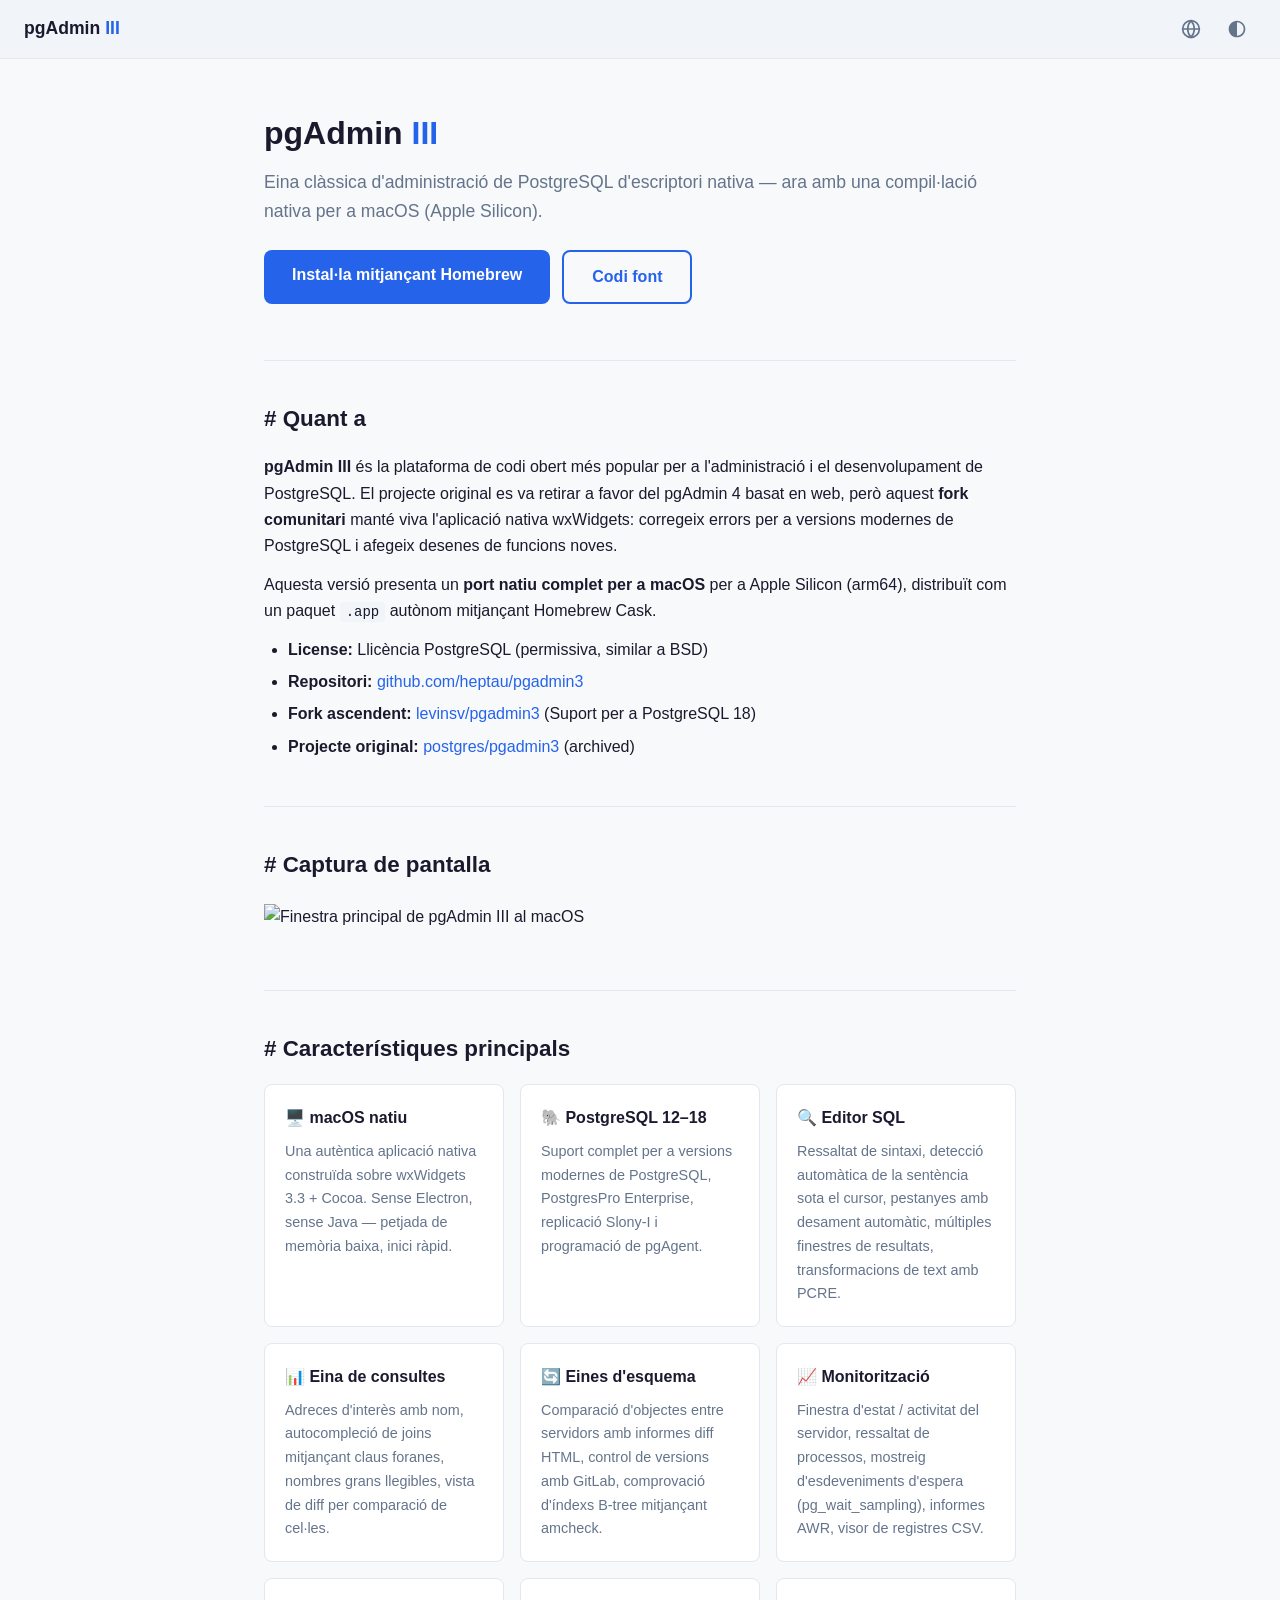
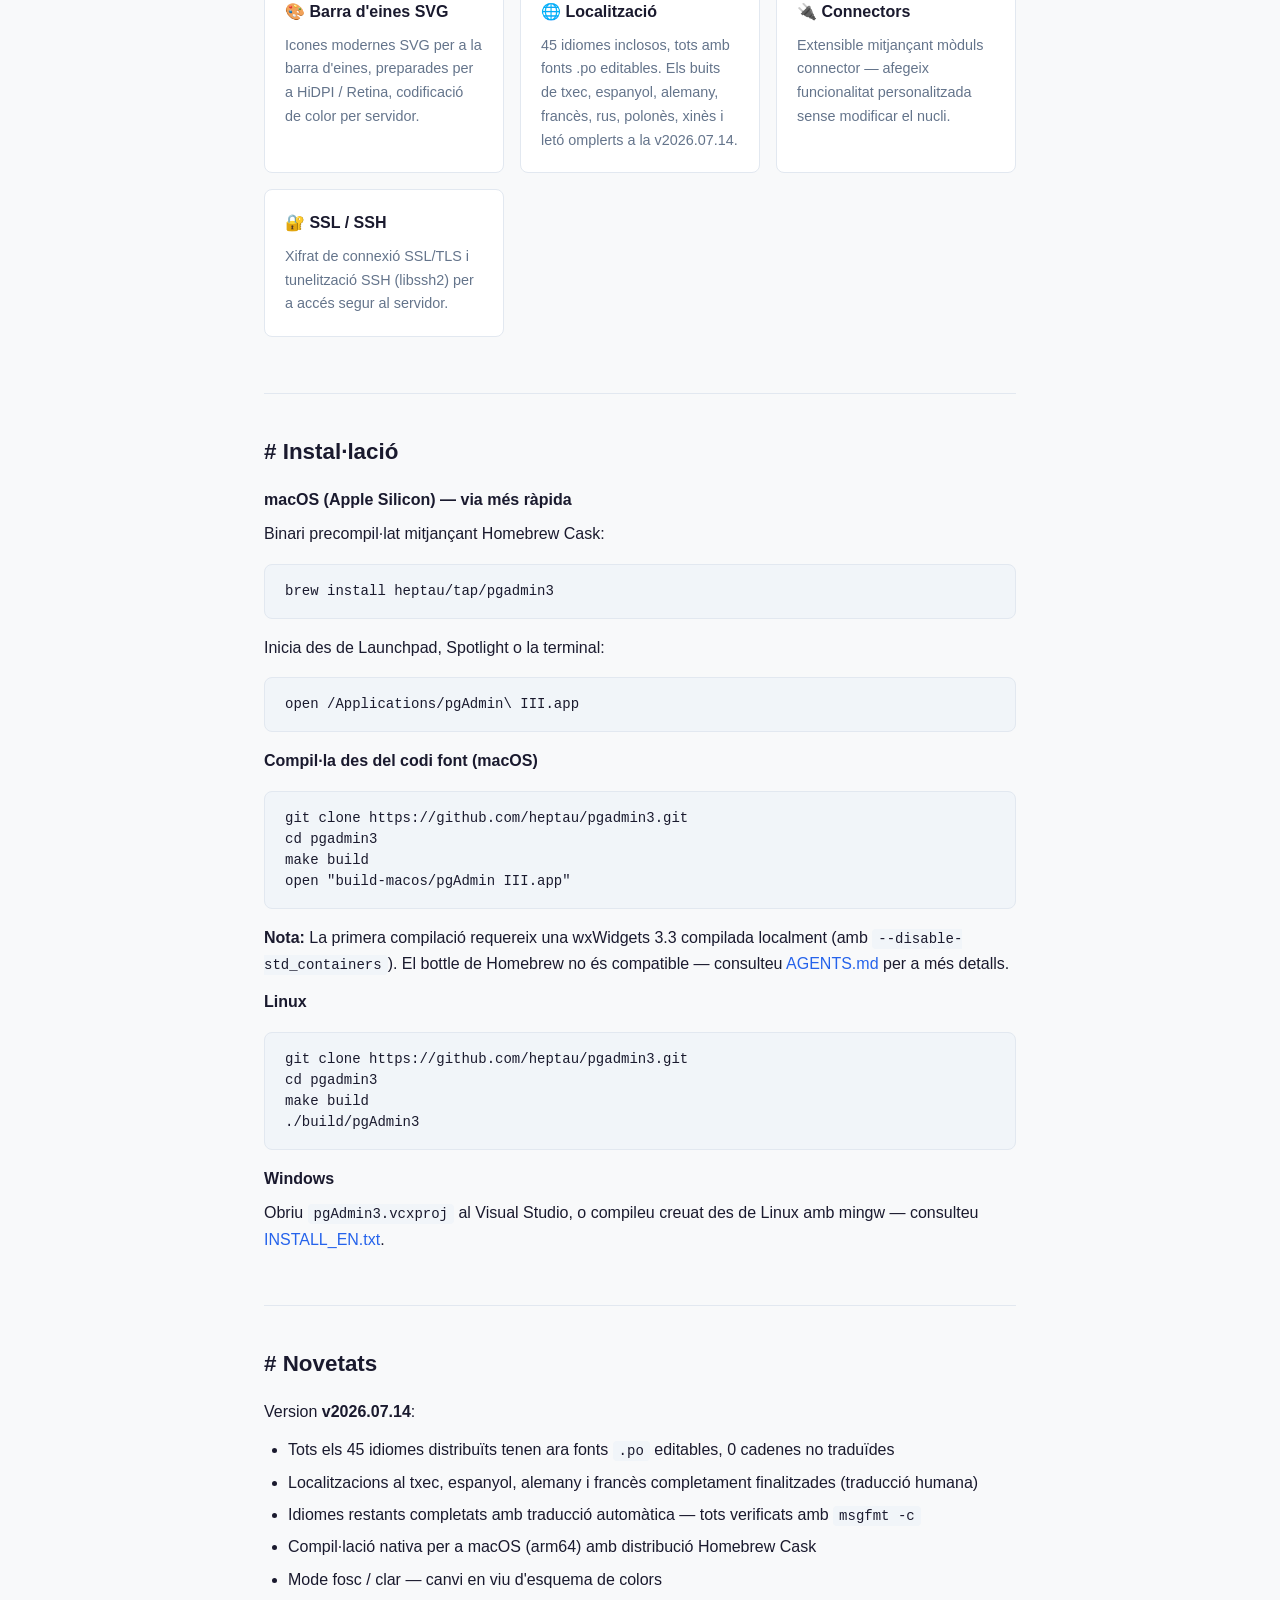
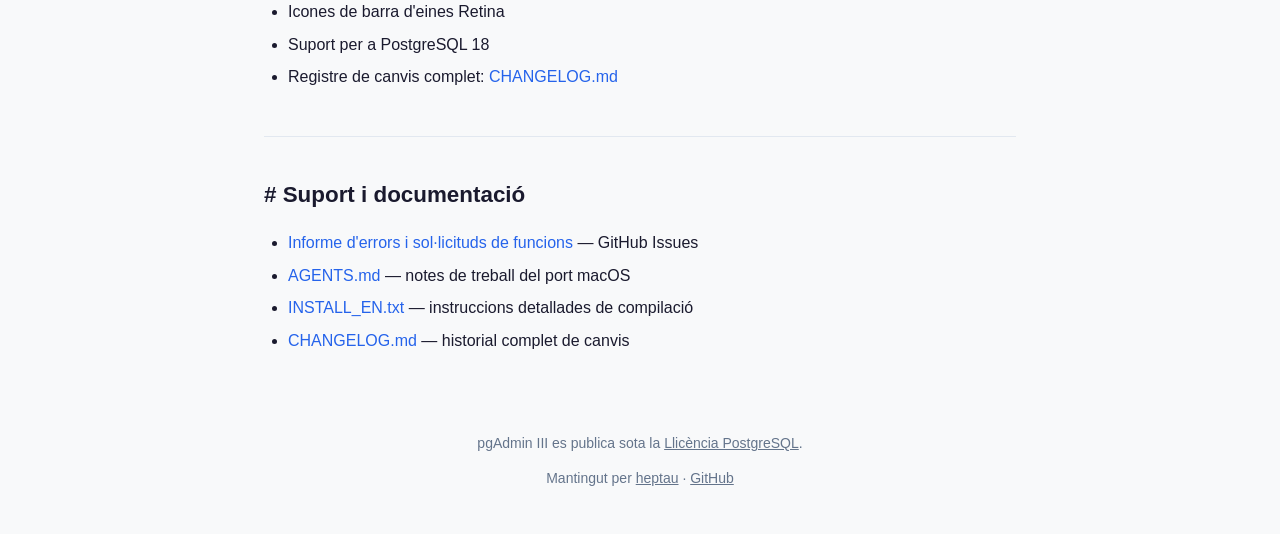
==== docs/ca/index.html @ 6cb1a753 "feat(docs): split website into per-language pages with language/theme switchers Turn the single-page" ====
<!DOCTYPE html>
<html lang="ca" itemscope itemtype="https://schema.org/SoftwareApplication">
<head>
<meta charset="utf-8" />
<meta name="viewport" content="width=device-width, initial-scale=1" />
<title>pgAdmin III — native macOS PostgreSQL admin tool</title>
<meta name="description" content="pgAdmin III — classic native desktop PostgreSQL administration tool. Native macOS (Apple Silicon) build with Homebrew Cask support, dark mode, 45 languages." />
<meta name="keywords" content="pgAdmin3,pgAdmin III,PostgreSQL,admin tool,database manager,macOS,native,Apple Silicon,Homebrew,wxWidgets,open source" />
<meta name="robots" content="index, follow" />
<meta name="author" content="heptau" />
<link rel="canonical" href="https://pgadmin3.80.cz/ca/" />
<link rel="icon" href="../assets/favicon.ico" sizes="any">
<link rel="apple-touch-icon" href="../assets/apple-touch-icon.png">
<link rel="sitemap" type="application/xml" href="https://pgadmin3.80.cz/sitemap.xml" />
<!-- hreflang for all 12 supported languages -->
<link rel="alternate" hreflang="ca" href="https://pgadmin3.80.cz/ca/" />
<link rel="alternate" hreflang="cs" href="https://pgadmin3.80.cz/cs/" />
<link rel="alternate" hreflang="de" href="https://pgadmin3.80.cz/de/" />
<link rel="alternate" hreflang="en" href="https://pgadmin3.80.cz/en/" />
<link rel="alternate" hreflang="es" href="https://pgadmin3.80.cz/es/" />
<link rel="alternate" hreflang="fr" href="https://pgadmin3.80.cz/fr/" />
<link rel="alternate" hreflang="ja" href="https://pgadmin3.80.cz/ja/" />
<link rel="alternate" hreflang="lv" href="https://pgadmin3.80.cz/lv/" />
<link rel="alternate" hreflang="pl" href="https://pgadmin3.80.cz/pl/" />
<link rel="alternate" hreflang="ru" href="https://pgadmin3.80.cz/ru/" />
<link rel="alternate" hreflang="sr" href="https://pgadmin3.80.cz/sr/" />
<link rel="alternate" hreflang="zh" href="https://pgadmin3.80.cz/zh/" />
<link rel="alternate" hreflang="x-default" href="https://pgadmin3.80.cz/" />
<!-- Open Graph -->
<meta property="og:title" content="pgAdmin III — native macOS PostgreSQL admin tool" />
<meta property="og:description" content="Classic native desktop PostgreSQL administration tool. Native macOS (Apple Silicon) build with Homebrew Cask support." />
<meta property="og:type" content="website" />
<meta property="og:url" content="https://pgadmin3.80.cz/ca/" />
<meta property="og:image" content="https://pgadmin3.80.cz/assets/screenshot.png" />
<meta property="og:image:width" content="1200" />
<meta property="og:image:height" content="800" />
<meta property="og:locale" content="ca_ES" />
<meta property="og:site_name" content="pgAdmin III" />
<!-- Twitter Card -->
<meta name="twitter:card" content="summary_large_image" />
<meta name="twitter:title" content="pgAdmin III — native macOS PostgreSQL admin tool" />
<meta name="twitter:description" content="Classic native desktop PostgreSQL administration tool. Native macOS (Apple Silicon) build." />
<meta name="twitter:image" content="https://pgadmin3.80.cz/assets/screenshot.png" />
<!-- Preconnect hints -->
<link rel="preconnect" href="https://github.com" />
<link rel="preconnect" href="https://api.github.com" />
<!-- Structured data for AI agents, search engines, and knowledge graphs -->
<script type="application/ld+json">
{
  "@context": "https://schema.org",
  "@type": "SoftwareApplication",
  "name": "pgAdmin III",
  "alternateName": "pgAdmin3",
  "operatingSystem": "macOS (Apple Silicon arm64), Linux, Windows",
  "applicationCategory": "DatabaseApplication",
  "applicationSubCategory": "PostgreSQL Administration Tool",
  "description": "Classic native desktop PostgreSQL administration and development platform. Community fork of the original pgAdmin III with native macOS port for Apple Silicon.",
  "url": "https://pgadmin3.80.cz/",
  "downloadUrl": "https://github.com/heptau/pgadmin3/releases",
  "softwareHelp": "https://github.com/heptau/pgadmin3/blob/main/AGENTS.md",
  "softwareVersion": "2026.07.14",
  "dateModified": "2026-07-14",
  "license": "https://opensource.org/licenses/postgresql",
  "author": {
    "@type": "Organization",
    "name": "heptau",
    "url": "https://github.com/heptau"
  },
  "offers": {
    "@type": "Offer",
    "price": "0",
    "priceCurrency": "USD"
  },
  "featureList": [
    "Native macOS on Apple Silicon",
    "PostgreSQL 12–18 support",
    "SQL Editor with syntax highlighting",
    "Query Tool with named bookmarks",
    "Cross-server schema comparison",
    "Server monitoring and AWR reports",
    "SVG HiDPI/Retina toolbar",
    "45 languages with editable .po sources",
    "Plugin extensibility",
    "SSL/TLS and SSH tunneling"
  ],
  "screenshot": "https://pgadmin3.80.cz/assets/screenshot.png",
  "memoryRequirements": "64 MB",
  "storageRequirements": "50 MB",
  "releaseNotes": "https://github.com/heptau/pgadmin3/blob/main/CHANGELOG.md"
}
</script>
<link rel="stylesheet" href="../assets/site.css">
<script src="../assets/theme-switcher.js"></script>
</head>
<body>

<header>
  <div class="logo">pgAdmin <span>III</span></div>
  <div class="nav-links">
    <div class="dropdown" data-dropdown="lang">
      <button class="dropdown-trigger" aria-label="Change language" aria-haspopup="true" aria-expanded="false">
        <svg viewBox="0 0 24 24" fill="none" stroke="currentColor" stroke-width="2" stroke-linecap="round" stroke-linejoin="round">
          <circle cx="12" cy="12" r="10"></circle>
          <line x1="2" y1="12" x2="22" y2="12"></line>
          <path d="M12 2a15.3 15.3 0 0 1 4 10 15.3 15.3 0 0 1-4 10 15.3 15.3 0 0 1-4-10 15.3 15.3 0 0 1 4-10z"></path>
        </svg>
      </button>
      <div class="dropdown-menu">
        <button class="dropdown-option" data-lang-value="auto">
          <span class="dropdown-option-icon">🌐</span>
          <span>Auto</span>
        </button>
          <button class="dropdown-option" data-lang-value="ca">
            <span class="dropdown-option-icon">🇦🇩</span>
            <span>Català</span>
          </button>
          <button class="dropdown-option" data-lang-value="cs">
            <span class="dropdown-option-icon">🇨🇿</span>
            <span>Čeština</span>
          </button>
          <button class="dropdown-option" data-lang-value="de">
            <span class="dropdown-option-icon">🇩🇪</span>
            <span>Deutsch</span>
          </button>
          <button class="dropdown-option" data-lang-value="en">
            <span class="dropdown-option-icon">🇬🇧</span>
            <span>English</span>
          </button>
          <button class="dropdown-option" data-lang-value="es">
            <span class="dropdown-option-icon">🇪🇸</span>
            <span>Español</span>
          </button>
          <button class="dropdown-option" data-lang-value="fr">
            <span class="dropdown-option-icon">🇫🇷</span>
            <span>Français</span>
          </button>
          <button class="dropdown-option" data-lang-value="ja">
            <span class="dropdown-option-icon">🇯🇵</span>
            <span>日本語</span>
          </button>
          <button class="dropdown-option" data-lang-value="lv">
            <span class="dropdown-option-icon">🇱🇻</span>
            <span>Latviešu</span>
          </button>
          <button class="dropdown-option" data-lang-value="pl">
            <span class="dropdown-option-icon">🇵🇱</span>
            <span>Polski</span>
          </button>
          <button class="dropdown-option" data-lang-value="ru">
            <span class="dropdown-option-icon">🇷🇺</span>
            <span>Русский</span>
          </button>
          <button class="dropdown-option" data-lang-value="sr">
            <span class="dropdown-option-icon">🇷🇸</span>
            <span>Српски</span>
          </button>
          <button class="dropdown-option" data-lang-value="zh">
            <span class="dropdown-option-icon">🇨🇳</span>
            <span>中文</span>
          </button>
      </div>
    </div>
    <div class="dropdown" data-dropdown="theme">
      <button class="dropdown-trigger" aria-label="Change theme" aria-haspopup="true" aria-expanded="false">
        <svg viewBox="0 0 24 24" fill="currentColor">
          <path d="M12 2C6.47 2 2 6.47 2 12s4.47 10 10 10 10-4.47 10-10S17.53 2 12 2zm0 18V4c4.42 0 8 3.58 8 8s-3.58 8-8 8z"></path>
        </svg>
      </button>
      <div class="dropdown-menu">
        <button class="dropdown-option" data-theme-value="auto">
          <span class="dropdown-option-icon">🖥️</span>
          <span>Auto</span>
        </button>
        <button class="dropdown-option" data-theme-value="light">
          <span class="dropdown-option-icon">☀️</span>
          <span>Light</span>
        </button>
        <button class="dropdown-option" data-theme-value="dark">
          <span class="dropdown-option-icon">🌙</span>
          <span>Dark</span>
        </button>
      </div>
    </div>
  </div>
</header>

<div class="container">
  <div class="hero">
    <h1>pgAdmin <span>III</span></h1>
    <p>Eina clàssica d'administració de PostgreSQL d'escriptori nativa — ara amb una compil·lació nativa per a macOS (Apple Silicon).</p>
    <div class="btn-group">
      <a class="btn" href="#install">Instal·la mitjançant Homebrew</a>
      <a class="btn btn-outline" href="https://github.com/heptau/pgadmin3" target="_blank">Codi font</a>
    </div>
  </div>
</div>

<main class="container">

<section id="about">
  <h2><a href="#about">#</a> Quant a</h2>
  <p><strong>pgAdmin III</strong> és la plataforma de codi obert més popular per a l'administració i el desenvolupament de PostgreSQL. El projecte original es va retirar a favor del pgAdmin 4 basat en web, però aquest <strong>fork comunitari</strong> manté viva l'aplicació nativa wxWidgets: corregeix errors per a versions modernes de PostgreSQL i afegeix desenes de funcions noves.</p>
  <p>Aquesta versió presenta un <strong>port natiu complet per a macOS</strong> per a Apple Silicon (arm64), distribuït com un paquet <code>.app</code> autònom mitjançant Homebrew Cask.</p>
  <ul>
    <li><strong>License:</strong> Llicència PostgreSQL (permissiva, similar a BSD)</li>
    <li><strong>Repositori:</strong> <a href="https://github.com/heptau/pgadmin3" target="_blank">github.com/heptau/pgadmin3</a></li>
    <li><strong>Fork ascendent:</strong> <a href="https://github.com/levinsv/pgadmin3" target="_blank">levinsv/pgadmin3</a> (Suport per a PostgreSQL 18)</li>
    <li><strong>Projecte original:</strong> <a href="https://github.com/postgres/pgadmin3" target="_blank">postgres/pgadmin3</a> (archived)</li>
  </ul>
</section>

<section id="screenshot">
  <h2><a href="#screenshot">#</a> Captura de pantalla</h2>
  <img class="screenshot" src="../assets/screenshot.png" alt="Finestra principal de pgAdmin III al macOS">
</section>

<section id="features">
  <h2><a href="#features">#</a> Característiques principals</h2>
  <div class="feature-grid">
    <div class="feature-card">
      <h3>🖥️ macOS natiu</h3>
      <p>Una autèntica aplicació nativa construïda sobre wxWidgets 3.3 + Cocoa. Sense Electron, sense Java — petjada de memòria baixa, inici ràpid.</p>
    </div>
    <div class="feature-card">
      <h3>🐘 PostgreSQL 12–18</h3>
      <p>Suport complet per a versions modernes de PostgreSQL, PostgresPro Enterprise, replicació Slony-I i programació de pgAgent.</p>
    </div>
    <div class="feature-card">
      <h3>🔍 Editor SQL</h3>
      <p>Ressaltat de sintaxi, detecció automàtica de la sentència sota el cursor, pestanyes amb desament automàtic, múltiples finestres de resultats, transformacions de text amb PCRE.</p>
    </div>
    <div class="feature-card">
      <h3>📊 Eina de consultes</h3>
      <p>Adreces d'interès amb nom, autocompleció de joins mitjançant claus foranes, nombres grans llegibles, vista de diff per comparació de cel·les.</p>
    </div>
    <div class="feature-card">
      <h3>🔄 Eines d'esquema</h3>
      <p>Comparació d'objectes entre servidors amb informes diff HTML, control de versions amb GitLab, comprovació d'índexs B-tree mitjançant amcheck.</p>
    </div>
    <div class="feature-card">
      <h3>📈 Monitorització</h3>
      <p>Finestra d'estat / activitat del servidor, ressaltat de processos, mostreig d'esdeveniments d'espera (pg_wait_sampling), informes AWR, visor de registres CSV.</p>
    </div>
    <div class="feature-card">
      <h3>🎨 Barra d'eines SVG</h3>
      <p>Icones modernes SVG per a la barra d'eines, preparades per a HiDPI / Retina, codificació de color per servidor.</p>
    </div>
    <div class="feature-card">
      <h3>🌐 Localització</h3>
      <p>45 idiomes inclosos, tots amb fonts .po editables. Els buits de txec, espanyol, alemany, francès, rus, polonès, xinès i letó omplerts a la v2026.07.14.</p>
    </div>
    <div class="feature-card">
      <h3>🔌 Connectors</h3>
      <p>Extensible mitjançant mòduls connector — afegeix funcionalitat personalitzada sense modificar el nucli.</p>
    </div>
    <div class="feature-card">
      <h3>🔐 SSL / SSH</h3>
      <p>Xifrat de connexió SSL/TLS i tunelització SSH (libssh2) per a accés segur al servidor.</p>
    </div>
  </div>
</section>

<section id="install">
  <h2><a href="#install">#</a> Instal·lació</h2>

  <h3>macOS (Apple Silicon) — via més ràpida</h3>
  <p>Binari precompil·lat mitjançant Homebrew Cask:</p>
  <pre>brew install heptau/tap/pgadmin3</pre>
  <p>Inicia des de Launchpad, Spotlight o la terminal:</p>
  <pre>open /Applications/pgAdmin\ III.app</pre>

  <h3>Compil·la des del codi font (macOS)</h3>
  <pre>git clone https://github.com/heptau/pgadmin3.git
cd pgadmin3
make build
open "build-macos/pgAdmin III.app"</pre>
  <p><strong>Nota:</strong> La primera compilació requereix una wxWidgets 3.3 compilada localment (amb <code>--disable-std_containers</code>). El bottle de Homebrew no és compatible — consulteu <a href="https://github.com/heptau/pgadmin3/blob/main/AGENTS.md" target="_blank">AGENTS.md</a> per a més detalls.</p>

  <h3>Linux</h3>
  <pre>git clone https://github.com/heptau/pgadmin3.git
cd pgadmin3
make build
./build/pgAdmin3</pre>

  <h3>Windows</h3>
  <p>Obriu <code>pgAdmin3.vcxproj</code> al Visual Studio, o compileu creuat des de Linux amb mingw — consulteu <a href="https://github.com/heptau/pgadmin3/blob/main/INSTALL_EN.txt" target="_blank">INSTALL_EN.txt</a>.</p>
</section>

<section id="changelog">
  <h2><a href="#changelog">#</a> Novetats</h2>
  <p>Version <strong>v2026.07.14</strong>:</p>
  <ul>
    <li>Tots els 45 idiomes distribuïts tenen ara fonts <code>.po</code> editables, 0 cadenes no traduïdes</li>
    <li>Localitzacions al txec, espanyol, alemany i francès completament finalitzades (traducció humana)</li>
    <li>Idiomes restants completats amb traducció automàtica — tots verificats amb <code>msgfmt -c</code></li>
    <li>Compil·lació nativa per a macOS (arm64) amb distribució Homebrew Cask</li>
    <li>Mode fosc / clar — canvi en viu d'esquema de colors</li>
    <li>Icones de barra d'eines Retina</li>
    <li>Suport per a PostgreSQL 18</li>
    <li>Registre de canvis complet: <a href="https://github.com/heptau/pgadmin3/blob/main/CHANGELOG.md" target="_blank">CHANGELOG.md</a></li>
  </ul>
</section>

<section id="support">
  <h2><a href="#support">#</a> Suport i documentació</h2>
  <ul>
    <li><a href="https://github.com/heptau/pgadmin3/issues" target="_blank">Informe d'errors i sol·licituds de funcions</a> — GitHub Issues</li>
    <li><a href="https://github.com/heptau/pgadmin3/blob/main/AGENTS.md" target="_blank">AGENTS.md</a> — notes de treball del port macOS</li>
    <li><a href="https://github.com/heptau/pgadmin3/blob/main/INSTALL_EN.txt" target="_blank">INSTALL_EN.txt</a> — instruccions detallades de compilació</li>
    <li><a href="https://github.com/heptau/pgadmin3/blob/main/CHANGELOG.md" target="_blank">CHANGELOG.md</a> — historial complet de canvis</li>
  </ul>
</section>

</main>

<footer>
  <div class="container">
    <p>pgAdmin III es publica sota la <a href="https://github.com/heptau/pgadmin3/blob/main/LICENSE" target="_blank">Llicència PostgreSQL</a>.</p>
    <p>Mantingut per <a href="https://github.com/heptau">heptau</a> · <a href="https://github.com/heptau/pgadmin3">GitHub</a></p>
  </div>
</footer>

<script src="../assets/dropdown.js"></script>
<script src="../assets/lang-switcher.js"></script>
</body>
</html>
---- docs/assets/site.css ----
:root {
  --bg: #f8f9fa;
  --fg: #1a1a2e;
  --accent: #2563eb;
  --accent2: #1e40af;
  --border: #e2e8f0;
  --card: #ffffff;
  --muted: #64748b;
  --code-bg: #f1f5f9;
  --header-bg: #f1f4f9;
}
[data-theme="dark"] {
  --bg: #0f172a;
  --fg: #e2e8f0;
  --accent: #3b82f6;
  --accent2: #60a5fa;
  --border: #1e293b;
  --card: #1e293b;
  --muted: #94a3b8;
  --code-bg: #0f172a;
  --header-bg: #1a2332;
}
*, *::before, *::after { box-sizing: border-box; margin: 0; padding: 0; }
html { scroll-behavior: smooth; }
body {
  font-family: -apple-system, BlinkMacSystemFont, "Segoe UI", Roboto, Helvetica, Arial, sans-serif;
  background: var(--bg);
  color: var(--fg);
  line-height: 1.65;
  -webkit-font-smoothing: antialiased;
}
.container { max-width: 800px; margin: 0 auto; padding: 0 24px; }

/* Header */
header {
  display: flex;
  justify-content: space-between;
  align-items: center;
  padding: 12px 24px;
  background: var(--header-bg);
  border-bottom: 1px solid var(--border);
}
.logo {
  font-size: 1.1rem;
  font-weight: 700;
  color: var(--fg);
}
.logo span { color: var(--accent); }
.nav-links { display: flex; align-items: center; gap: 8px; }

/* Dropdowns */
.dropdown { position: relative; }
.dropdown-trigger {
  background: none;
  border: 1px solid transparent;
  border-radius: 6px;
  padding: 6px 8px;
  cursor: pointer;
  color: var(--muted);
  display: flex;
  align-items: center;
  transition: all 0.12s;
}
.dropdown-trigger:hover { color: var(--fg); background: var(--card); border-color: var(--border); }
.dropdown-trigger svg { width: 20px; height: 20px; }
.dropdown-menu {
  position: absolute;
  top: calc(100% + 6px);
  right: 0;
  background: var(--card);
  border: 1px solid var(--border);
  border-radius: 8px;
  padding: 6px;
  min-width: 160px;
  box-shadow: 0 8px 24px rgba(0,0,0,0.12);
  display: none;
  z-index: 100;
}
[data-theme="dark"] .dropdown-menu { box-shadow: 0 8px 24px rgba(0,0,0,0.4); }
.dropdown-menu.open { display: block; }
.dropdown-option {
  display: flex;
  align-items: center;
  gap: 8px;
  width: 100%;
  background: none;
  border: none;
  border-radius: 6px;
  padding: 8px 10px;
  font-size: 0.875rem;
  cursor: pointer;
  color: var(--fg);
  font-family: inherit;
  text-align: left;
  transition: background 0.1s;
}
.dropdown-option:hover { background: var(--header-bg); }
.dropdown-option.active { background: var(--accent); color: #fff; font-weight: 600; }
.dropdown-option-icon { font-size: 1rem; line-height: 1; }

/* Hero */
.hero { padding: 48px 0 32px; border-bottom: 1px solid var(--border); }
.hero h1 { font-size: 2rem; font-weight: 700; }
.hero h1 span { color: var(--accent); }
.hero p { color: var(--muted); margin-top: 8px; font-size: 1.1rem; }

section { padding: 40px 0; border-bottom: 1px solid var(--border); }
section:last-of-type { border-bottom: none; }

h2 { font-size: 1.4rem; font-weight: 700; margin-bottom: 16px; }
h2 a { color: inherit; text-decoration: none; }
h2 a:hover { color: var(--accent); }
h3 { font-size: 1rem; font-weight: 600; margin-bottom: 8px; }
p, li { margin-bottom: 12px; }
ul, ol { padding-left: 24px; }
li { margin-bottom: 6px; }
code {
  background: var(--code-bg);
  padding: 2px 6px;
  border-radius: 4px;
  font-size: 0.875rem;
}
pre {
  background: var(--code-bg);
  padding: 16px 20px;
  border-radius: 8px;
  overflow-x: auto;
  font-size: 0.875rem;
  line-height: 1.5;
  margin: 16px 0;
  border: 1px solid var(--border);
}
a { color: var(--accent); text-decoration: none; }
a:hover { text-decoration: underline; }

.btn {
  display: inline-block;
  background: var(--accent);
  color: #fff;
  padding: 12px 28px;
  border-radius: 8px;
  font-weight: 600;
  font-size: 1rem;
  transition: background 0.15s;
  text-decoration: none;
}
.btn:hover { background: var(--accent2); text-decoration: none; }
.btn-group { display: flex; gap: 12px; flex-wrap: wrap; margin: 24px 0; }
.btn-outline {
  background: transparent;
  color: var(--accent);
  border: 2px solid var(--accent);
}
.btn-outline:hover { background: var(--accent); color: #fff; }

.feature-grid {
  display: grid;
  grid-template-columns: repeat(auto-fit, minmax(220px, 1fr));
  gap: 16px;
  margin: 16px 0;
}
.feature-card {
  background: var(--card);
  border: 1px solid var(--border);
  border-radius: 8px;
  padding: 20px;
}
.feature-card h3 { font-size: 1rem; font-weight: 600; margin-bottom: 8px; }
.feature-card p { font-size: 0.9rem; color: var(--muted); margin: 0; }

.screenshot {
  width: 100%;
  max-width: 100%;
  margin: 20px 0;
  display: block;
}

footer {
  padding: 32px 0;
  text-align: center;
  color: var(--muted);
  font-size: 0.875rem;
}
footer a { color: var(--muted); text-decoration: underline; }


@media (max-width: 600px) {
  .hero h1 { font-size: 1.5rem; }
  .btn-group { flex-direction: column; }
  .btn { text-align: center; }
}
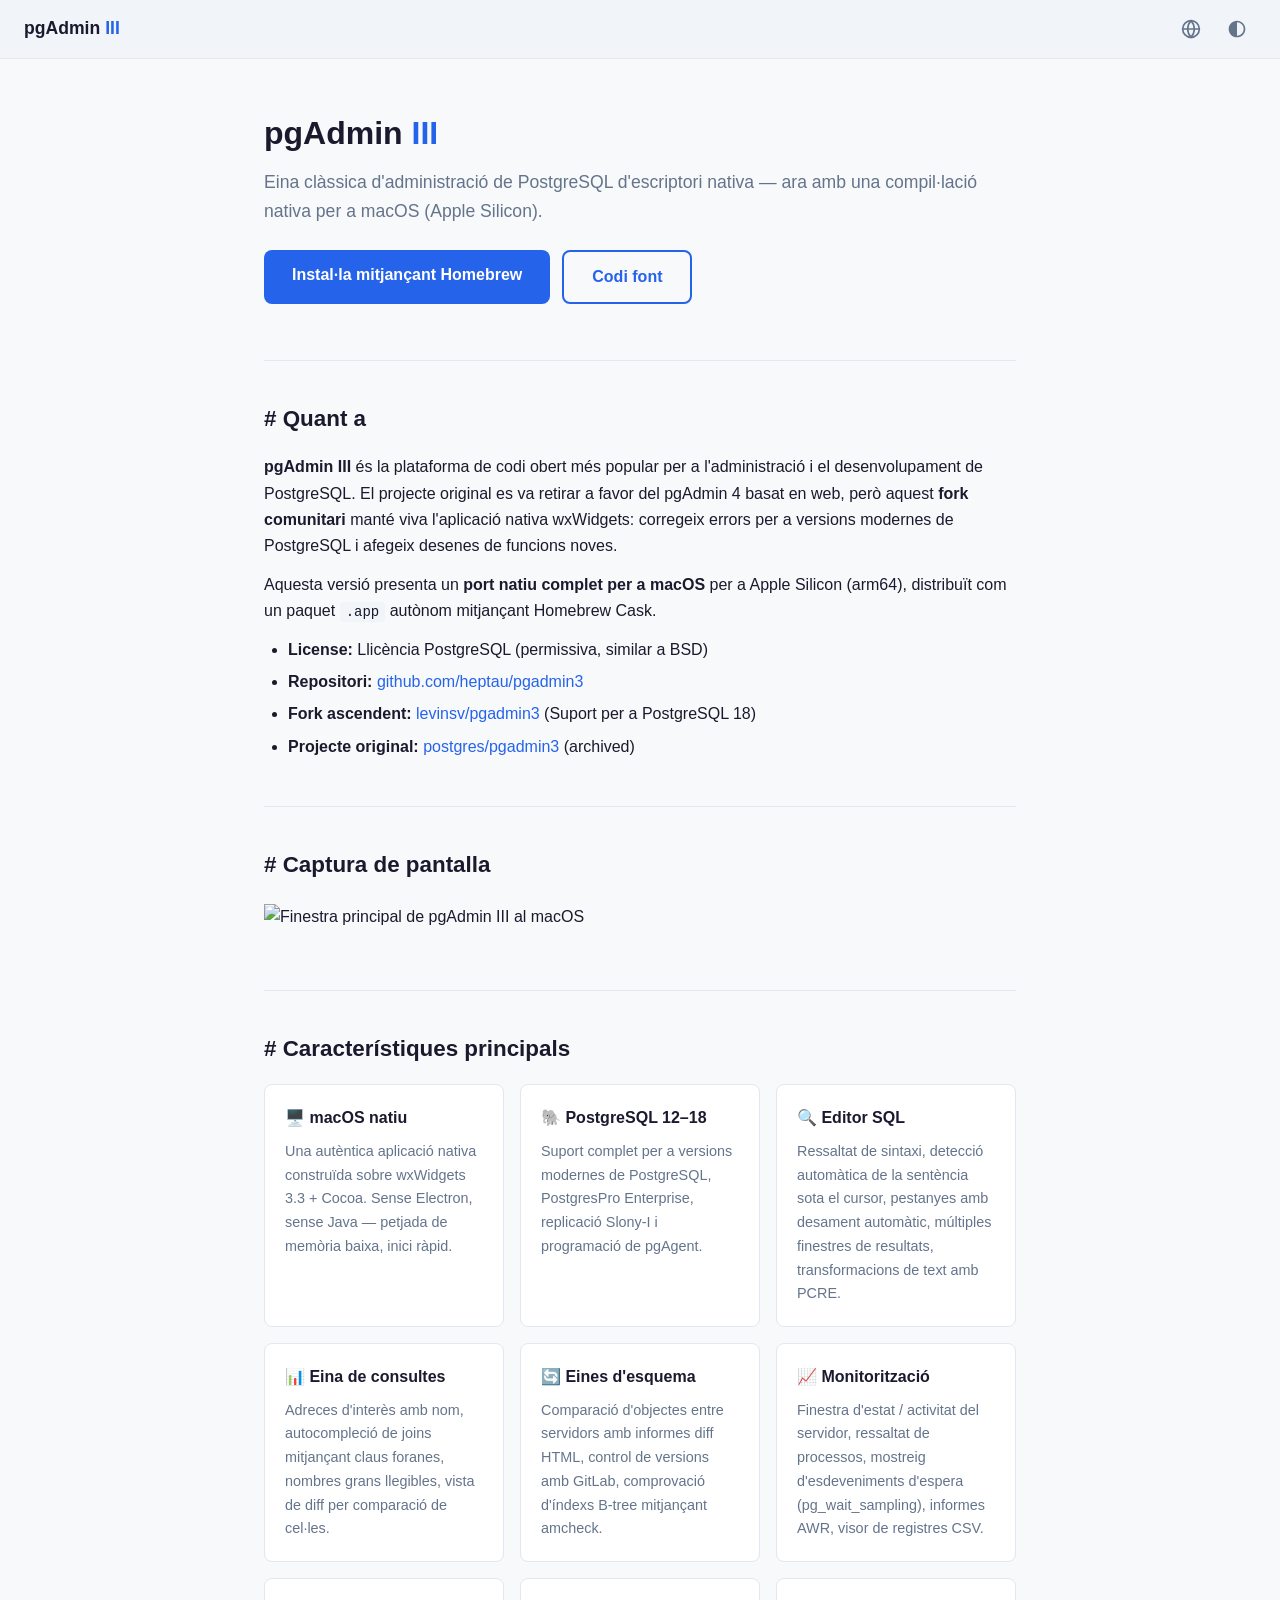
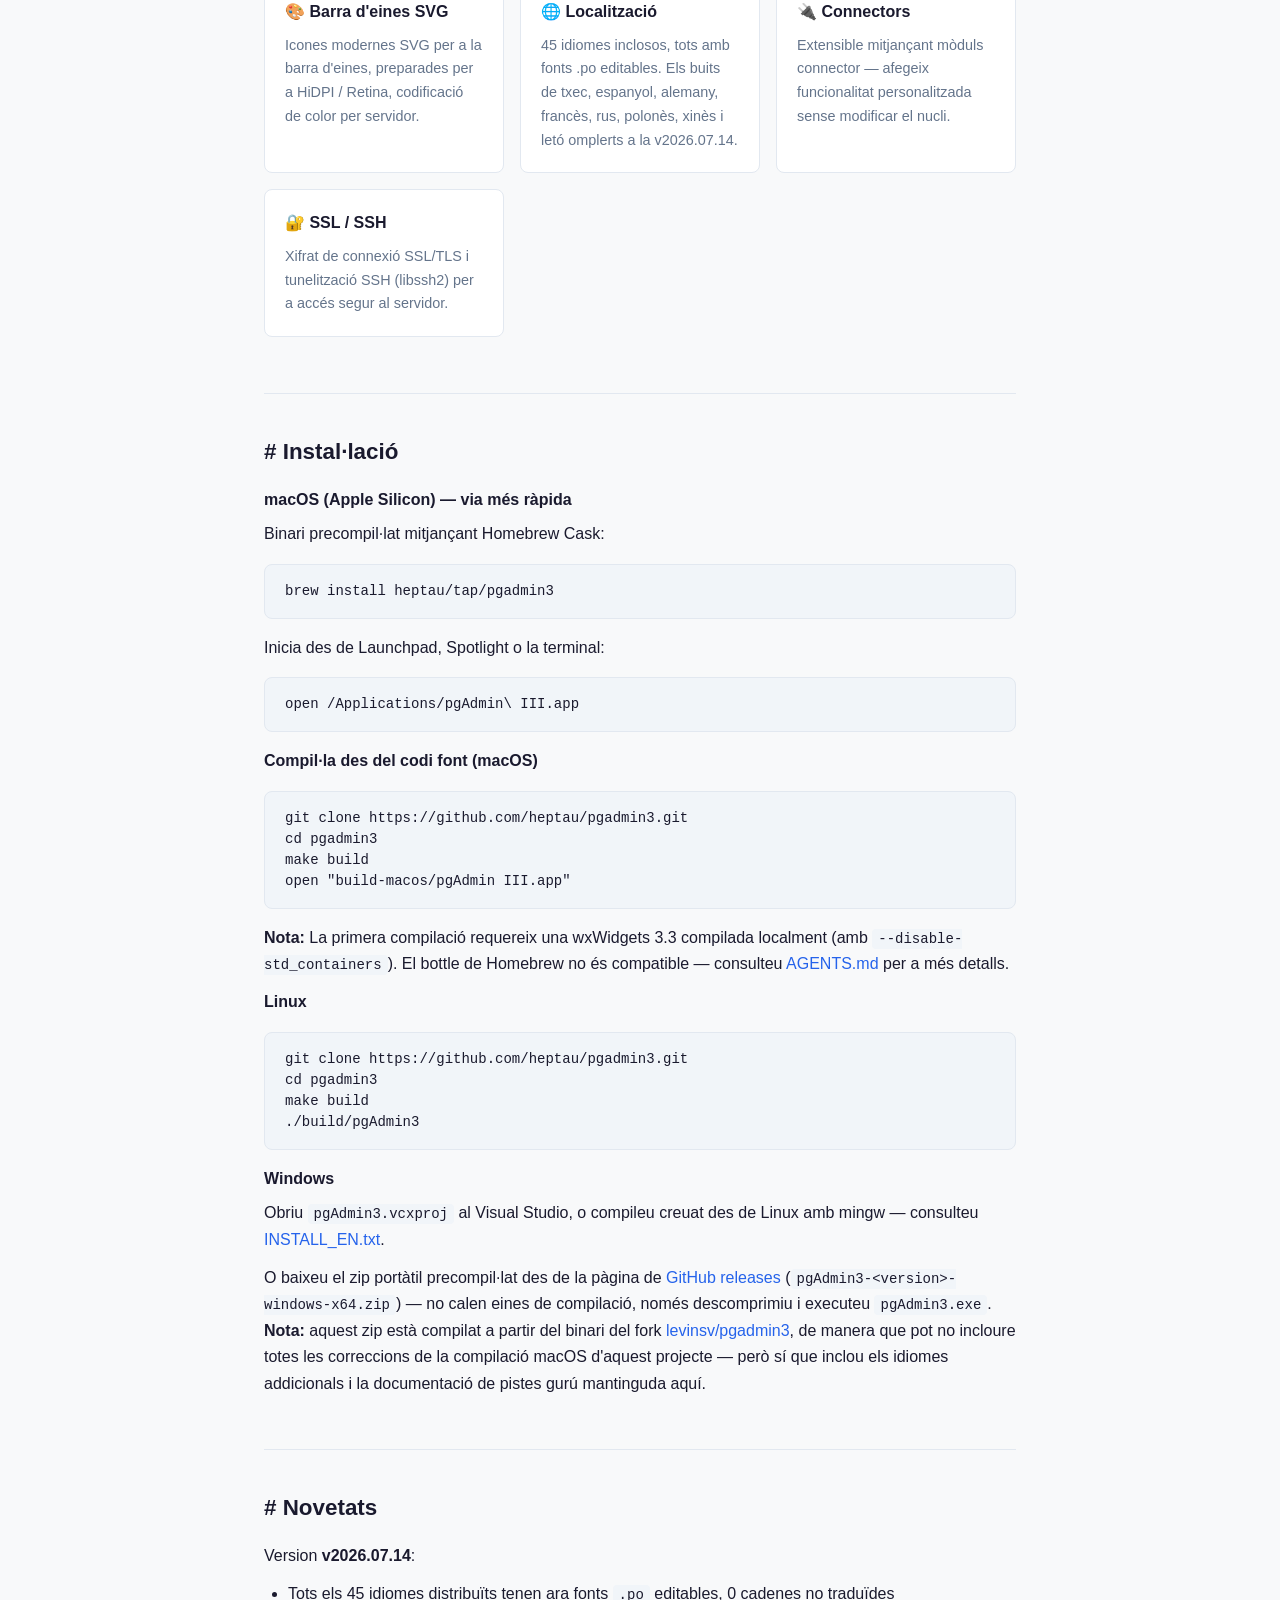
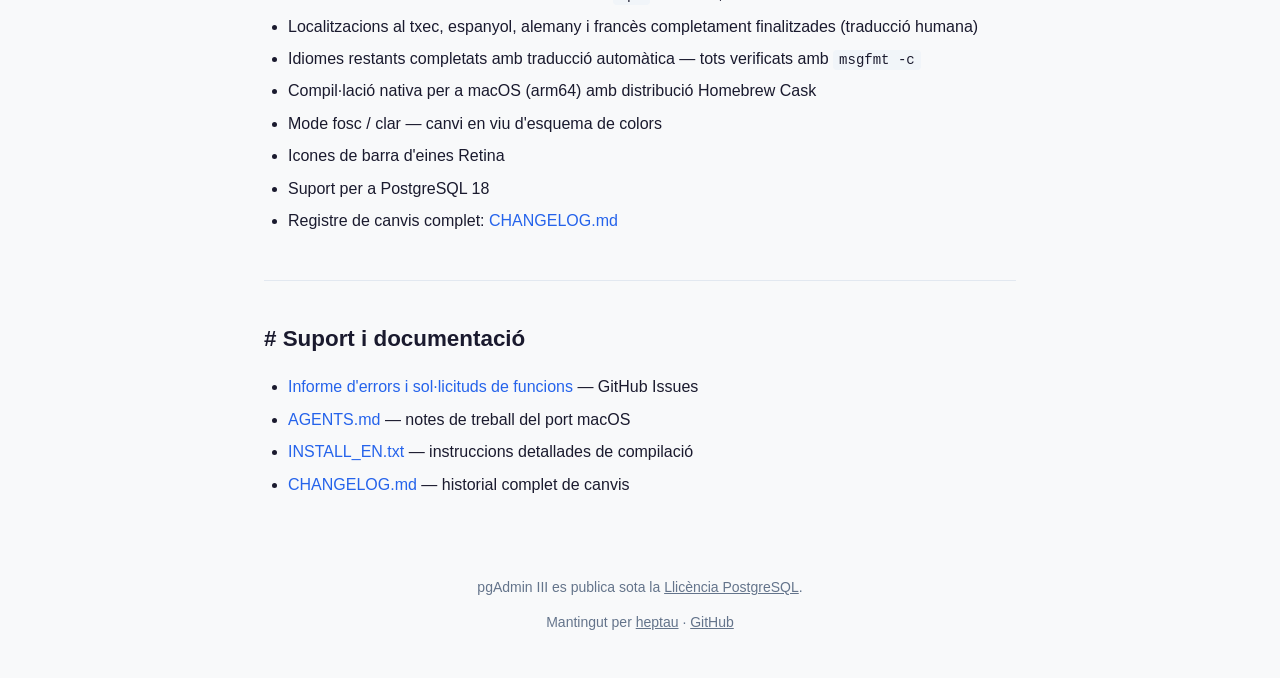
==== commit 403a857c: "feat: add portable Windows release zip with bundled hints and extra i18n Adds windows/package_releas" ====
--- a/docs/ca/index.html
+++ b/docs/ca/index.html
@@ -284,6 +284,7 @@
 
   <h3>Windows</h3>
   <p>Obriu <code>pgAdmin3.vcxproj</code> al Visual Studio, o compileu creuat des de Linux amb mingw — consulteu <a href="https://github.com/heptau/pgadmin3/blob/main/INSTALL_EN.txt" target="_blank">INSTALL_EN.txt</a>.</p>
+  <p>O baixeu el zip portàtil precompil·lat des de la pàgina de <a href="https://github.com/heptau/pgadmin3/releases" target="_blank">GitHub releases</a> (<code>pgAdmin3-&lt;version&gt;-windows-x64.zip</code>) — no calen eines de compilació, només descomprimiu i executeu <code>pgAdmin3.exe</code>. <strong>Nota:</strong> aquest zip està compilat a partir del binari del fork <a href="https://github.com/levinsv/pgadmin3" target="_blank">levinsv/pgadmin3</a>, de manera que pot no incloure totes les correccions de la compilació macOS d'aquest projecte — però sí que inclou els idiomes addicionals i la documentació de pistes gurú mantinguda aquí.</p>
 </section>
 
 <section id="changelog">
